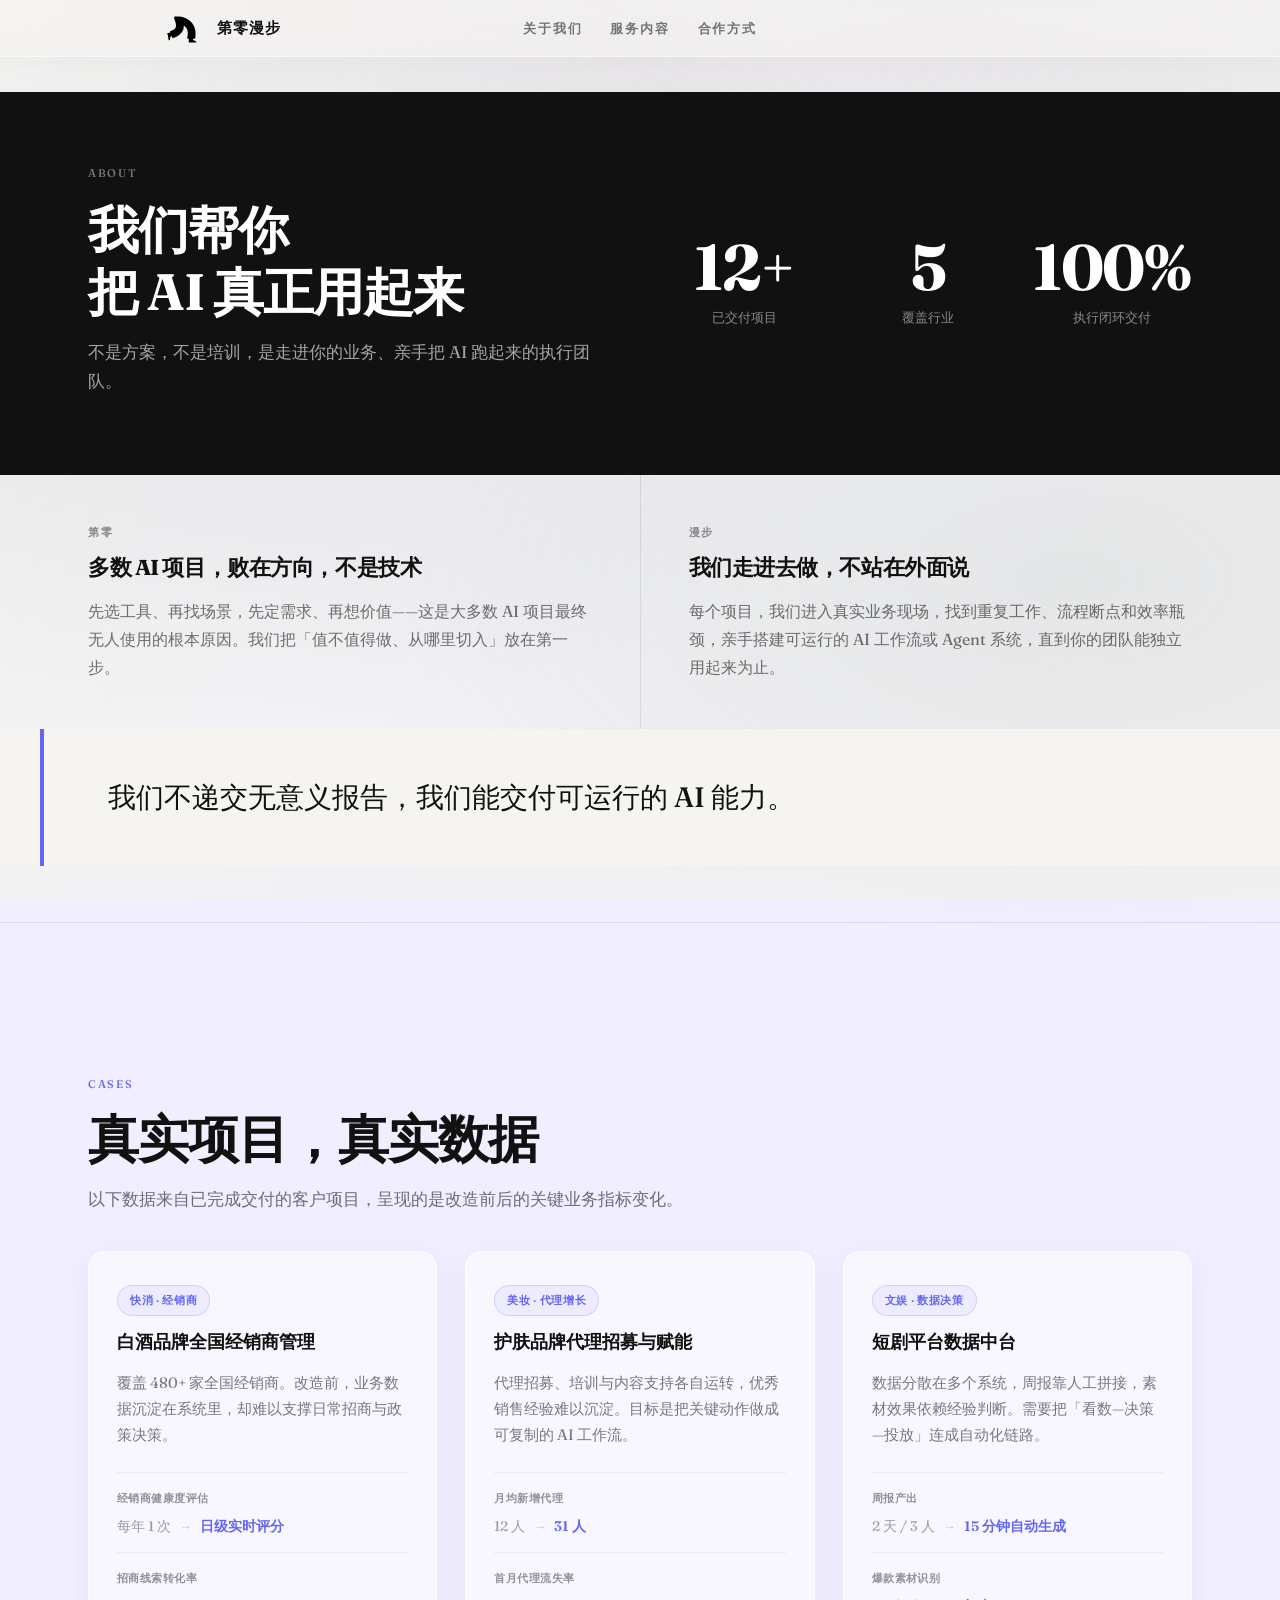
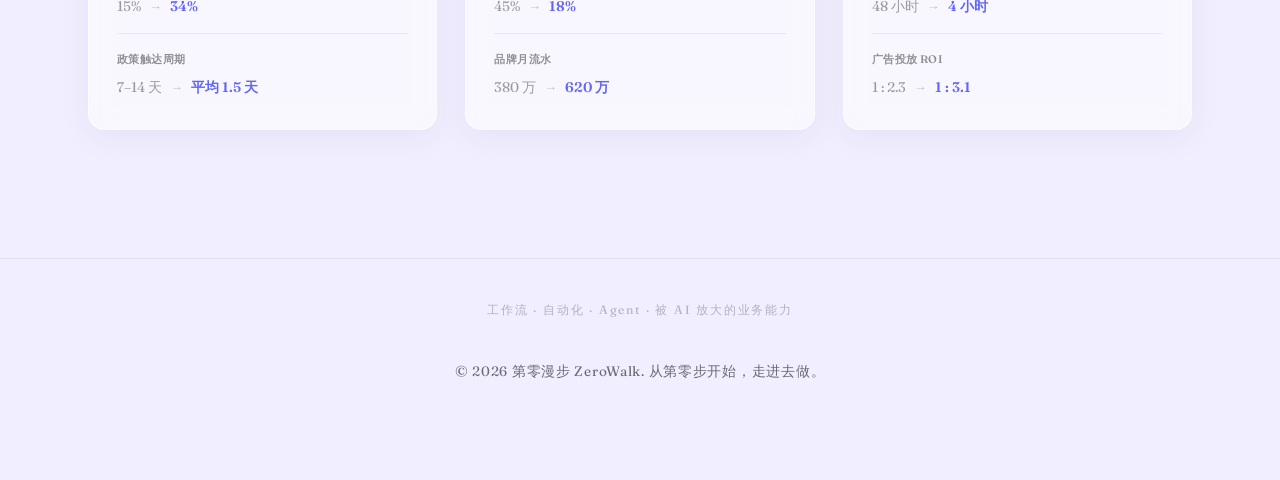
==== about/index.html @ 0b2c3cd4 "全站联系弹窗、简洁 URL 与企微询盘接入。 抽离 contact-modal 模块，子页 CTA 直达弹窗；页面改为目录式路径并 301 旧链接；更新表单字段、企微二维码与 Worker 配置。  " ====
<!doctype html>
<html lang="zh-CN">
  <head>
    <meta charset="UTF-8" />
    <meta name="viewport" content="width=device-width, initial-scale=1.0" />
    <title>关于我们 · 第零漫步 ZeroWalk</title>
    <link rel="icon" href="/assets/favicon.png" type="image/png" />
    <link rel="preconnect" href="https://fonts.googleapis.com" />
    <link rel="preconnect" href="https://fonts.gstatic.com" crossorigin />
    <link rel="stylesheet" href="/styles/site.css" />
  </head>
  <body class="page-sub">
    <div class="bg-gradient" aria-hidden="true"></div>
    <header id="topNavTags" class="top-nav-bar" aria-label="站点导航"></header>

    <div class="site-shell site-shell--sub">
      <main class="sub-main">
        <section class="sub-hero-dark sub-section--flush-top" aria-labelledby="about-hero-title">
          <div class="sub-container sub-hero-dark__grid">
            <div>
              <span class="sub-label">About</span>
              <h1 id="about-hero-title" class="sub-title">我们帮你<br />把 AI 真正用起来</h1>
              <p class="sub-lead">不是方案，不是培训，是走进你的业务、亲手把 AI 跑起来的执行团队。</p>
            </div>
            <div class="sub-hero-stats" aria-label="核心数据">
              <div class="sub-hero-stat">
                <span class="sub-hero-stat__value">12+</span>
                <span class="sub-hero-stat__label">已交付项目</span>
              </div>
              <div class="sub-hero-stat">
                <span class="sub-hero-stat__value">5</span>
                <span class="sub-hero-stat__label">覆盖行业</span>
              </div>
              <div class="sub-hero-stat">
                <span class="sub-hero-stat__value">100%</span>
                <span class="sub-hero-stat__label">执行闭环交付</span>
              </div>
            </div>
          </div>
        </section>

        <section class="sub-section sub-section--tight">
          <div class="sub-container sub-container--flush">
            <div class="sub-split-story">
              <article class="sub-split-story__col">
                <span class="story-tag">第零</span>
                <h3>多数 AI 项目，败在方向，不是技术</h3>
                <p>
                  先选工具、再找场景，先定需求、再想价值——这是大多数 AI 项目最终无人使用的根本原因。我们把「值不值得做、从哪里切入」放在第一步。
                </p>
              </article>
              <div class="sub-split-story__rule" aria-hidden="true"></div>
              <article class="sub-split-story__col">
                <span class="story-tag">漫步</span>
                <h3>我们走进去做，不站在外面说</h3>
                <p>
                  每个项目，我们进入真实业务现场，找到重复工作、流程断点和效率瓶颈，亲手搭建可运行的 AI 工作流或 Agent 系统，直到你的团队能独立用起来为止。
                </p>
              </article>
            </div>
          </div>
        </section>

        <section class="sub-quote-wrap" aria-label="品牌主张">
          <blockquote class="sub-pull-quote">
            <p>我们不递交无意义报告，我们能交付可运行的 AI 能力。</p>
          </blockquote>
        </section>

        <hr class="sub-divider" />

        <section class="sub-section" aria-labelledby="cases-title">
          <div class="sub-container">
            <span class="sub-label">Cases</span>
            <h2 id="cases-title" class="sub-title">真实项目，真实数据</h2>
            <p class="sub-lead sub-lead--spaced">以下数据来自已完成交付的客户项目，呈现的是改造前后的关键业务指标变化。</p>

            <div class="sub-cases">
              <article class="sub-case-card">
                <header class="sub-case-card__head">
                  <span class="sub-case-badge">快消 · 经销商</span>
                  <h3>白酒品牌全国经销商管理</h3>
                </header>
                <p class="sub-case-card__intro">
                  覆盖 480+ 家全国经销商。改造前，业务数据沉淀在系统里，却难以支撑日常招商与政策决策。
                </p>
                <ul class="sub-case-metrics" aria-label="关键指标变化">
                  <li class="sub-case-metric">
                    <span class="sub-case-metric__name">经销商健康度评估</span>
                    <div class="sub-case-metric__vals">
                      <span class="is-before">每年 1 次</span>
                      <span class="is-arrow" aria-hidden="true">→</span>
                      <span class="is-after">日级实时评分</span>
                    </div>
                  </li>
                  <li class="sub-case-metric">
                    <span class="sub-case-metric__name">招商线索转化率</span>
                    <div class="sub-case-metric__vals">
                      <span class="is-before">15%</span>
                      <span class="is-arrow" aria-hidden="true">→</span>
                      <span class="is-after">34%</span>
                    </div>
                  </li>
                  <li class="sub-case-metric">
                    <span class="sub-case-metric__name">政策触达周期</span>
                    <div class="sub-case-metric__vals">
                      <span class="is-before">7–14 天</span>
                      <span class="is-arrow" aria-hidden="true">→</span>
                      <span class="is-after">平均 1.5 天</span>
                    </div>
                  </li>
                </ul>
              </article>

              <article class="sub-case-card">
                <header class="sub-case-card__head">
                  <span class="sub-case-badge">美妆 · 代理增长</span>
                  <h3>护肤品牌代理招募与赋能</h3>
                </header>
                <p class="sub-case-card__intro">
                  代理招募、培训与内容支持各自运转，优秀销售经验难以沉淀。目标是把关键动作做成可复制的 AI 工作流。
                </p>
                <ul class="sub-case-metrics" aria-label="关键指标变化">
                  <li class="sub-case-metric">
                    <span class="sub-case-metric__name">月均新增代理</span>
                    <div class="sub-case-metric__vals">
                      <span class="is-before">12 人</span>
                      <span class="is-arrow" aria-hidden="true">→</span>
                      <span class="is-after">31 人</span>
                    </div>
                  </li>
                  <li class="sub-case-metric">
                    <span class="sub-case-metric__name">首月代理流失率</span>
                    <div class="sub-case-metric__vals">
                      <span class="is-before">45%</span>
                      <span class="is-arrow" aria-hidden="true">→</span>
                      <span class="is-after">18%</span>
                    </div>
                  </li>
                  <li class="sub-case-metric">
                    <span class="sub-case-metric__name">品牌月流水</span>
                    <div class="sub-case-metric__vals">
                      <span class="is-before">380 万</span>
                      <span class="is-arrow" aria-hidden="true">→</span>
                      <span class="is-after">620 万</span>
                    </div>
                  </li>
                </ul>
              </article>

              <article class="sub-case-card">
                <header class="sub-case-card__head">
                  <span class="sub-case-badge">文娱 · 数据决策</span>
                  <h3>短剧平台数据中台</h3>
                </header>
                <p class="sub-case-card__intro">
                  数据分散在多个系统，周报靠人工拼接，素材效果依赖经验判断。需要把「看数—决策—投放」连成自动化链路。
                </p>
                <ul class="sub-case-metrics" aria-label="关键指标变化">
                  <li class="sub-case-metric">
                    <span class="sub-case-metric__name">周报产出</span>
                    <div class="sub-case-metric__vals">
                      <span class="is-before">2 天 / 3 人</span>
                      <span class="is-arrow" aria-hidden="true">→</span>
                      <span class="is-after">15 分钟自动生成</span>
                    </div>
                  </li>
                  <li class="sub-case-metric">
                    <span class="sub-case-metric__name">爆款素材识别</span>
                    <div class="sub-case-metric__vals">
                      <span class="is-before">48 小时</span>
                      <span class="is-arrow" aria-hidden="true">→</span>
                      <span class="is-after">4 小时</span>
                    </div>
                  </li>
                  <li class="sub-case-metric">
                    <span class="sub-case-metric__name">广告投放 ROI</span>
                    <div class="sub-case-metric__vals">
                      <span class="is-before">1 : 2.3</span>
                      <span class="is-arrow" aria-hidden="true">→</span>
                      <span class="is-after">1 : 3.1</span>
                    </div>
                  </li>
                </ul>
              </article>
            </div>
          </div>
        </section>
      </main>
      <div data-shared-footer></div>
    </div>
    <script src="/scripts/site-config.js"></script>
    <script src="/scripts/shared.js"></script>
  </body>
</html>
---- styles/site.css ----
@import url("./layout.css");
@import url("./contact-modal.css");
@import url("./subpages.css");

:root {
  --bg: #f7f6f2;
  --bg-soft: rgba(255, 255, 255, 0.35);
  --surface: rgba(255, 255, 255, 0.52);
  --text: #1a1a1a;
  --muted: rgba(26, 26, 26, 0.62);
  --line: rgba(255, 255, 255, 0.55);
  --green-1: oklch(45% 0.14 155);
  --green-2: oklch(58% 0.13 168);
  --green-3: oklch(72% 0.1 175);
  --green-soft: oklch(95% 0.04 160);
  --gradient: linear-gradient(135deg, var(--green-1) 0%, var(--green-2) 52%, var(--green-3) 100%);
  --gradient-soft: linear-gradient(180deg, oklch(97% 0.03 160) 0%, var(--bg) 100%);
  --shadow: 0 24px 60px oklch(45% 0.1 155 / 0.12);
  --font: "Fraunces", Georgia, "Times New Roman", serif;
  --max: 900px;
  --radius: 12px;
  --radius-lg: 20px;
}

*,
*::before,
*::after {
  box-sizing: border-box;
}

html {
  scroll-behavior: smooth;
}

body {
  margin: 0;
  color: var(--text);
  background: #f0eeff;
  font-family: var(--font);
  font-size: 16px;
  line-height: 1.75;
  -webkit-font-smoothing: antialiased;
}

img {
  max-width: 100%;
  display: block;
}

a {
  color: inherit;
  text-decoration: none;
}

button,
input,
select,
textarea {
  font: inherit;
}

.site-shell {
  min-height: 100vh;
  overflow-x: clip;
}

.topbar {
  position: sticky;
  top: 0;
  z-index: 50;
  background: oklch(100% 0 0 / 0.82);
  backdrop-filter: blur(16px);
  border-bottom: 1px solid var(--line);
}

.topbar-inner,
.footer-inner,
.page-head,
.page-wrap,
.hero-inner,
.section-block,
.cta-band {
  width: min(var(--max), calc(100vw - 2rem));
  margin: 0 auto;
}

.topbar-inner {
  display: flex;
  align-items: center;
  justify-content: space-between;
  gap: 1rem;
  padding: 0.9rem 0;
}

.brand {
  display: flex;
  align-items: center;
  gap: 0.75rem;
}

.brand-mark {
  width: 2.25rem;
  height: 2.25rem;
  border-radius: 10px;
  background: var(--gradient);
  color: oklch(99% 0.01 155);
  display: grid;
  place-items: center;
  font-weight: 700;
  font-size: 0.95rem;
}

.brand-text strong {
  display: block;
  font-size: 0.95rem;
  font-weight: 600;
}

.brand-text span {
  display: block;
  font-size: 0.72rem;
  color: var(--muted);
  margin-top: 0.1rem;
}

.nav {
  display: flex;
  flex-wrap: wrap;
  gap: 0.25rem;
  justify-content: flex-end;
}

.nav a {
  padding: 0.45rem 0.7rem;
  font-size: 0.88rem;
  color: var(--muted);
  border-radius: 8px;
  transition: color 0.2s ease, background 0.2s ease;
}

.nav a:hover,
.nav a.active {
  color: var(--green-1);
  background: var(--green-soft);
}

.btn {
  display: inline-flex;
  align-items: center;
  justify-content: center;
  min-height: 2.75rem;
  padding: 0 1.25rem;
  border-radius: 999px;
  border: none;
  font-size: 0.92rem;
  font-weight: 500;
  cursor: pointer;
  transition: transform 0.2s ease, box-shadow 0.2s ease, opacity 0.2s ease;
}

.btn:hover {
  transform: translateY(-1px);
}

.btn-primary {
  background: var(--gradient);
  color: oklch(99% 0.01 155);
  box-shadow: 0 8px 24px oklch(45% 0.12 155 / 0.28);
}

.btn-primary:hover {
  box-shadow: 0 12px 32px oklch(45% 0.12 155 / 0.35);
}

.btn-secondary {
  background: var(--surface);
  color: var(--text);
  border: 1px solid var(--line);
}

.btn-secondary:hover {
  border-color: oklch(80% 0.06 160);
  background: var(--green-soft);
}

.btn-ghost {
  background: transparent;
  color: var(--green-1);
  border: 1px solid oklch(85% 0.05 160);
}

.btn-ghost:hover {
  background: var(--green-soft);
}

.hero {
  position: relative;
  padding: clamp(3rem, 8vw, 5.5rem) 0 clamp(2.5rem, 6vw, 4rem);
  overflow: hidden;
}

.hero--home {
  background: var(--gradient-soft);
}

.hero-glow {
  position: absolute;
  width: min(520px, 80vw);
  height: min(520px, 80vw);
  top: -20%;
  right: -10%;
  background: radial-gradient(circle, oklch(65% 0.14 168 / 0.35) 0%, transparent 68%);
  filter: blur(40px);
  animation: glow-drift 12s ease-in-out infinite alternate;
  pointer-events: none;
}

.hero-glow--secondary {
  width: 360px;
  height: 360px;
  top: auto;
  bottom: -10%;
  left: -8%;
  right: auto;
  background: radial-gradient(circle, oklch(55% 0.12 155 / 0.22) 0%, transparent 70%);
  animation-duration: 16s;
  animation-direction: alternate-reverse;
}

.hero-inner {
  position: relative;
  display: grid;
  grid-template-columns: 1fr 1fr;
  gap: clamp(2rem, 5vw, 4rem);
  align-items: center;
}

.hero-kicker {
  margin: 0 0 1rem;
  font-size: 0.82rem;
  font-weight: 500;
  color: var(--green-1);
  letter-spacing: 0.06em;
}

.hero h1,
.page-head h1 {
  margin: 0 0 1.25rem;
  font-size: clamp(2rem, 5vw, 3.25rem);
  font-weight: 700;
  line-height: 1.25;
  letter-spacing: 0.01em;
}

.hero h1 em {
  font-style: normal;
  background: var(--gradient);
  -webkit-background-clip: text;
  background-clip: text;
  color: transparent;
}

.lede,
.page-head p,
.section-desc {
  margin: 0;
  max-width: 32rem;
  font-size: 1.05rem;
  line-height: 1.75;
  color: var(--muted);
}

.hero-actions,
.cta-row {
  display: flex;
  flex-wrap: wrap;
  gap: 0.75rem;
  margin-top: 1.75rem;
}

.hero-visual {
  position: relative;
}

.flow-card {
  background: var(--surface);
  border: 1px solid var(--line);
  border-radius: var(--radius-lg);
  padding: 1.5rem;
  box-shadow: var(--shadow);
}

.flow-card__title {
  margin: 0 0 1.25rem;
  font-size: 0.78rem;
  font-weight: 600;
  color: var(--muted);
  letter-spacing: 0.08em;
}

.flow-steps {
  display: grid;
  gap: 0.85rem;
}

.flow-steps li {
  display: flex;
  align-items: flex-start;
  gap: 0.85rem;
  list-style: none;
  padding: 0.85rem 1rem;
  border-radius: var(--radius);
  background: var(--bg-soft);
  opacity: 0;
  transform: translateX(12px);
  animation: slide-in 0.6s cubic-bezier(0.22, 1, 0.36, 1) forwards;
}

.flow-steps li:nth-child(1) { animation-delay: 0.5s; }
.flow-steps li:nth-child(2) { animation-delay: 0.65s; }
.flow-steps li:nth-child(3) { animation-delay: 0.8s; }
.flow-steps li:nth-child(4) { animation-delay: 0.95s; }

.flow-steps span {
  flex: none;
  width: 1.75rem;
  height: 1.75rem;
  border-radius: 8px;
  background: var(--gradient);
  color: oklch(99% 0.01 155);
  font-size: 0.72rem;
  font-weight: 700;
  display: grid;
  place-items: center;
}

.flow-steps strong {
  display: block;
  font-size: 0.92rem;
  font-weight: 600;
  margin-bottom: 0.15rem;
}

.flow-steps p {
  margin: 0;
  font-size: 0.85rem;
  color: var(--muted);
  line-height: 1.55;
}

.section-block {
  padding: clamp(3rem, 7vw, 5rem) 0;
}

.section-block--alt {
  background: var(--bg-soft);
}

.section-header {
  margin-bottom: 2.5rem;
  max-width: 36rem;
}

.section-label {
  display: inline-block;
  margin-bottom: 0.75rem;
  padding: 0.25rem 0.65rem;
  border-radius: 999px;
  background: var(--green-soft);
  color: var(--green-1);
  font-size: 0.75rem;
  font-weight: 600;
}

.section-header h2 {
  margin: 0 0 0.75rem;
  font-size: clamp(1.5rem, 3vw, 2rem);
  font-weight: 700;
  line-height: 1.35;
}

.feature-grid {
  display: grid;
  grid-template-columns: repeat(3, 1fr);
  gap: 1.25rem;
}

.feature-item {
  padding: 1.5rem;
  border-radius: var(--radius-lg);
  background: var(--surface);
  border: 1px solid var(--line);
  transition: border-color 0.25s ease, box-shadow 0.25s ease;
}

.feature-item:hover {
  border-color: oklch(82% 0.06 160);
  box-shadow: 0 12px 40px oklch(45% 0.08 155 / 0.08);
}

.feature-item__tag {
  display: inline-block;
  margin-bottom: 0.85rem;
  font-size: 1.5rem;
  font-weight: 700;
  background: var(--gradient);
  -webkit-background-clip: text;
  background-clip: text;
  color: transparent;
}

.feature-item h3 {
  margin: 0 0 0.6rem;
  font-size: 1.05rem;
  font-weight: 600;
  line-height: 1.4;
}

.feature-item p {
  margin: 0;
  font-size: 0.92rem;
  color: var(--muted);
  line-height: 1.65;
}

.audience-grid {
  display: grid;
  grid-template-columns: repeat(2, 1fr);
  gap: 1rem;
}

.audience-item {
  padding: 1.25rem 1.35rem;
  border-radius: var(--radius);
  background: var(--surface);
  border: 1px solid var(--line);
}

.audience-item h3 {
  margin: 0 0 0.45rem;
  font-size: 1rem;
  font-weight: 600;
}

.audience-item p {
  margin: 0;
  font-size: 0.9rem;
  color: var(--muted);
  line-height: 1.6;
}

.process-grid {
  display: grid;
  grid-template-columns: repeat(5, 1fr);
  gap: 0.75rem;
}

.process-item {
  padding: 1.25rem 1rem;
  border-radius: var(--radius);
  background: var(--surface);
  border: 1px solid var(--line);
  text-align: center;
}

.process-item__num {
  display: inline-flex;
  align-items: center;
  justify-content: center;
  width: 2rem;
  height: 2rem;
  margin-bottom: 0.85rem;
  border-radius: 50%;
  background: var(--gradient);
  color: oklch(99% 0.01 155);
  font-size: 0.75rem;
  font-weight: 700;
}

.process-item h3 {
  margin: 0 0 0.45rem;
  font-size: 0.92rem;
  font-weight: 600;
}

.process-item p {
  margin: 0;
  font-size: 0.82rem;
  color: var(--muted);
  line-height: 1.55;
}

.data-table-wrap {
  border-radius: var(--radius-lg);
  border: 1px solid var(--line);
  background: var(--surface);
  overflow: hidden;
}

.data-table-wrap table {
  width: 100%;
  border-collapse: collapse;
}

.data-table-wrap th,
.data-table-wrap td {
  padding: 0.9rem 1.1rem;
  text-align: left;
  border-bottom: 1px solid var(--line);
  font-size: 0.9rem;
}

.data-table-wrap th {
  background: var(--bg-soft);
  color: var(--muted);
  font-weight: 600;
  font-size: 0.78rem;
}

.data-table-wrap td:nth-child(3) {
  font-weight: 600;
  color: var(--green-1);
}

.data-table-wrap tr:last-child td {
  border-bottom: none;
}

.table-note {
  margin: 0.85rem 0 0;
  font-size: 0.85rem;
  color: var(--muted);
}

.case-grid {
  display: grid;
  grid-template-columns: repeat(3, 1fr);
  gap: 1.25rem;
}

.case-item {
  padding: 1.5rem;
  border-radius: var(--radius-lg);
  background: var(--surface);
  border: 1px solid var(--line);
  display: flex;
  flex-direction: column;
}

.case-item__tag {
  margin-bottom: 0.65rem;
  font-size: 0.75rem;
  font-weight: 600;
  color: var(--green-1);
}

.case-item h3 {
  margin: 0 0 0.65rem;
  font-size: 1.05rem;
  font-weight: 600;
  line-height: 1.4;
}

.case-item p {
  margin: 0;
  flex: 1;
  font-size: 0.9rem;
  color: var(--muted);
  line-height: 1.6;
}

.case-item__result {
  margin: 1rem 0;
  padding-top: 1rem;
  border-top: 1px solid var(--line);
  font-size: 0.85rem;
  color: var(--muted);
}

.case-item__result strong {
  color: var(--text);
  font-weight: 600;
}

.cta-band {
  margin: 0 auto 3rem;
  padding: clamp(2rem, 5vw, 3rem);
  border-radius: var(--radius-lg);
  background: var(--gradient);
  color: oklch(99% 0.01 155);
  display: flex;
  align-items: center;
  justify-content: space-between;
  gap: 2rem;
}

.cta-band h2 {
  margin: 0 0 0.65rem;
  font-size: clamp(1.35rem, 2.5vw, 1.75rem);
  font-weight: 700;
  line-height: 1.35;
  max-width: 18em;
}

.cta-band p {
  margin: 0;
  font-size: 0.95rem;
  line-height: 1.65;
  opacity: 0.92;
  max-width: 28rem;
}

.cta-band .btn-primary {
  background: var(--surface);
  color: var(--green-1);
  box-shadow: none;
}

.cta-band .btn-secondary {
  background: oklch(100% 0 0 / 0.15);
  border-color: oklch(100% 0 0 / 0.35);
  color: oklch(99% 0.01 155);
}

.site-shell--sub .page-head {
  padding: 2rem 0 2.5rem;
  border-bottom: none;
  background: transparent;
  text-align: center;
}

.site-shell--sub .page-head .section-label {
  display: block;
  margin: 0 auto 1rem;
  padding: 0;
  border-radius: 0;
  background: none;
  color: rgba(26, 26, 26, 0.5);
  font-size: 11px;
  letter-spacing: 0.22em;
  text-transform: uppercase;
  font-weight: 600;
}

.site-shell--sub .page-head h1 {
  margin: 0 auto 1rem;
  max-width: 14em;
  font-size: clamp(1.75rem, 4vw, 2.35rem);
  font-weight: 600;
  line-height: 1.25;
  letter-spacing: -0.01em;
  color: #111;
}

.site-shell--sub .page-head p {
  margin: 0 auto;
  max-width: 32em;
  color: var(--muted);
  font-size: 1rem;
  line-height: 1.7;
}

.page-wrap {
  padding: 2.5rem 0 3.5rem;
}

.site-shell--sub .page-wrap {
  padding: 0 0 4rem;
}

.detail-grid {
  display: grid;
  gap: 1rem;
}

.site-shell--sub .detail-grid {
  gap: 1.25rem;
}

.detail-block {
  padding: 1.5rem;
  border-radius: var(--radius-lg);
  background: var(--surface);
  border: 1px solid var(--line);
}

.site-shell--sub .detail-block {
  padding: 1.75rem 1.85rem;
  border-radius: 20px;
  border: 1px solid rgba(255, 255, 255, 0.58);
  box-shadow: 0 8px 32px rgba(60, 50, 90, 0.06);
}

.detail-block h3,
.contact-card h3,
.profile-card h3,
.form-panel h3 {
  margin: 0 0 0.6rem;
  font-size: 1.05rem;
  font-weight: 600;
}

.site-shell--sub .detail-block h3 {
  font-size: 1.15rem;
  font-weight: 600;
  color: #111;
  letter-spacing: -0.01em;
}

.detail-block p,
.contact-card p,
.profile-card p {
  margin: 0;
  color: var(--muted);
  line-height: 1.65;
}

.site-shell--sub .detail-block p {
  font-size: 0.98rem;
}

.story-tag,
.kicker {
  display: inline-block;
  margin-bottom: 0.6rem;
  font-size: 0.75rem;
  font-weight: 600;
  color: var(--green-1);
}

.site-shell--sub .story-tag {
  margin-bottom: 0.75rem;
  font-size: 11px;
  letter-spacing: 0.18em;
  text-transform: uppercase;
  color: rgba(26, 26, 26, 0.48);
  font-weight: 600;
}

.detail-block ul,
.contact-card ul,
.profile-card ul {
  margin: 0.75rem 0 0;
  padding-left: 1.2rem;
  color: var(--muted);
  line-height: 1.65;
}

.detail-block li,
.contact-card li,
.profile-card li {
  margin-bottom: 0.35rem;
}

.quote-band {
  width: min(var(--max), calc(100vw - 2rem));
  margin: 0 auto 3rem;
  padding: 2rem 0;
  text-align: center;
}

.site-shell--sub .quote-band {
  margin: 2.5rem auto 3rem;
  padding: 2.5rem 1.5rem;
  border-radius: 20px;
  border: 1px solid rgba(255, 255, 255, 0.5);
}

.quote-band blockquote {
  margin: 0 auto;
  max-width: 20em;
  font-size: clamp(1.25rem, 2.5vw, 1.65rem);
  font-weight: 600;
  line-height: 1.5;
  color: var(--text);
}

.site-shell--sub .quote-band blockquote {
  font-style: italic;
  font-weight: 500;
  color: #111;
  line-height: 1.55;
}

.contact-grid {
  display: grid;
  grid-template-columns: 1fr 1fr;
  gap: 1.25rem;
}

.contact-grid--single {
  grid-template-columns: 1fr;
  max-width: 42rem;
}

.scene-tags li {
  line-height: 1.7;
}

.scene-tags strong {
  display: inline-block;
  min-width: 3.2em;
}

.checkbox-group {
  display: grid;
  grid-template-columns: repeat(2, minmax(0, 1fr));
  gap: 0.55rem 1rem;
  margin-top: 0.55rem;
}

.checkbox-item {
  display: flex;
  align-items: center;
  gap: 0.45rem;
  font-size: 0.92rem;
  color: var(--ink-soft);
}

.field-label {
  display: block;
  font-size: 0.92rem;
  font-weight: 600;
  color: var(--ink);
  margin-bottom: 0.15rem;
}

.contact-card,
.profile-card,
.form-panel,
.admin-panel {
  padding: 1.5rem;
  border-radius: var(--radius-lg);
  background: var(--surface);
  border: 1px solid var(--line);
}

.form-shell {
  display: grid;
  grid-template-columns: 0.85fr 1.15fr;
  gap: 1.25rem;
}

.progress-list {
  list-style: none;
  margin: 0;
  padding: 0;
  display: grid;
  gap: 0.5rem;
}

.progress-item {
  display: flex;
  gap: 0.75rem;
  padding: 0.75rem;
  border-radius: var(--radius);
  border: 1px solid var(--line);
  background: var(--bg);
}

.progress-item.current {
  background: var(--green-soft);
  border-color: oklch(82% 0.06 160);
}

.progress-index {
  flex: none;
  width: 1.75rem;
  height: 1.75rem;
  border-radius: 8px;
  background: var(--gradient);
  color: oklch(99% 0.01 155);
  font-size: 0.75rem;
  font-weight: 700;
  display: grid;
  place-items: center;
}

.dev-note,
.status-pill {
  display: inline-flex;
  padding: 0.35rem 0.6rem;
  border-radius: 8px;
  background: var(--green-soft);
  color: var(--green-1);
  font-size: 0.85rem;
}

.field-grid {
  display: grid;
  gap: 0.85rem;
  grid-template-columns: repeat(2, 1fr);
}

.field-grid.single {
  grid-template-columns: 1fr;
}

.field {
  display: grid;
  gap: 0.4rem;
}

.field label,
.fieldset-title {
  font-size: 0.9rem;
  font-weight: 600;
}

.field small {
  color: var(--muted);
}

.input,
.textarea,
.select {
  width: 100%;
  padding: 0.7rem 0.85rem;
  border-radius: var(--radius);
  border: 1px solid var(--line);
  background: var(--bg);
  color: var(--text);
}

.textarea {
  min-height: 7rem;
  resize: vertical;
}

.choice-grid {
  display: grid;
  gap: 0.65rem;
  grid-template-columns: repeat(3, 1fr);
}

.choice-card {
  position: relative;
}

.choice-card input {
  position: absolute;
  inset: 0;
  opacity: 0;
}

.choice-card span {
  display: block;
  padding: 0.8rem;
  border-radius: var(--radius);
  border: 1px solid var(--line);
  min-height: 4.5rem;
  background: var(--bg);
  font-size: 0.88rem;
}

.choice-card input:checked + span {
  border-color: oklch(70% 0.1 160);
  background: var(--green-soft);
}

.form-actions {
  display: flex;
  justify-content: space-between;
  gap: 0.75rem;
  margin-top: 1.25rem;
}

.form-actions .btn-group {
  display: flex;
  gap: 0.65rem;
}

.hidden {
  display: none !important;
}

.success-panel {
  padding: 1.15rem;
  border-radius: var(--radius);
  background: var(--green-soft);
  border: 1px solid oklch(82% 0.06 160);
}

.admin-grid {
  display: grid;
  grid-template-columns: 0.7fr 1.3fr;
  gap: 1.25rem;
}

.record-list {
  list-style: none;
  padding: 0;
  margin: 1rem 0 0;
  display: grid;
  gap: 0.5rem;
}

.record-button {
  width: 100%;
  text-align: left;
  padding: 0.85rem;
  border-radius: var(--radius);
  border: 1px solid var(--line);
  background: var(--bg);
  cursor: pointer;
}

.record-button.active {
  background: var(--green-soft);
  border-color: oklch(82% 0.06 160);
}

.table-wrap,
.ledger {
  overflow-x: auto;
  border-radius: var(--radius-lg);
  border: 1px solid var(--line);
  background: var(--surface);
}

table {
  width: 100%;
  border-collapse: collapse;
  min-width: 32rem;
}

th,
td {
  padding: 0.85rem 1rem;
  text-align: left;
  border-bottom: 1px solid var(--line);
  font-size: 0.9rem;
}

th {
  background: var(--bg-soft);
  color: var(--muted);
  font-weight: 600;
  font-size: 0.78rem;
}

.footer {
  border-top: 1px solid var(--line);
  background: var(--surface);
}

.footer-inner {
  display: flex;
  justify-content: space-between;
  gap: 1rem;
  padding: 1.5rem 0 2.5rem;
  font-size: 0.85rem;
  color: var(--muted);
}

.reveal {
  opacity: 0;
  transform: translateY(20px);
  transition: opacity 0.7s cubic-bezier(0.22, 1, 0.36, 1), transform 0.7s cubic-bezier(0.22, 1, 0.36, 1);
}

.reveal.is-visible {
  opacity: 1;
  transform: translateY(0);
}

.hero--home .hero-kicker.reveal { transition-delay: 0.05s; }
.hero--home h1.reveal { transition-delay: 0.12s; }
.hero--home .lede.reveal { transition-delay: 0.2s; }
.hero--home .hero-actions.reveal { transition-delay: 0.28s; }
.hero--home .hero-visual.reveal { transition-delay: 0.35s; }

@keyframes glow-drift {
  from { transform: translate(0, 0) scale(1); }
  to { transform: translate(-24px, 18px) scale(1.06); }
}

@keyframes slide-in {
  to {
    opacity: 1;
    transform: translateX(0);
  }
}

@media (max-width: 960px) {
  .hero-inner,
  .feature-grid,
  .case-grid,
  .process-grid,
  .contact-grid,
  .form-shell,
  .admin-grid,
  .cta-band {
    grid-template-columns: 1fr;
    flex-direction: column;
    align-items: stretch;
  }

  .checkbox-group {
    grid-template-columns: 1fr;
  }

  .audience-grid {
    grid-template-columns: 1fr;
  }

  .cta-band {
    text-align: left;
  }
}

@media (max-width: 640px) {
  .topbar-inner,
  .footer-inner {
    flex-direction: column;
    align-items: flex-start;
  }

  .nav {
    justify-content: flex-start;
  }

  .field-grid,
  .choice-grid {
    grid-template-columns: 1fr;
  }
}

@media (prefers-reduced-motion: reduce) {
  .reveal,
  .flow-steps li {
    opacity: 1;
    transform: none;
    animation: none;
    transition: none;
  }

  .hero-glow {
    animation: none;
  }
}
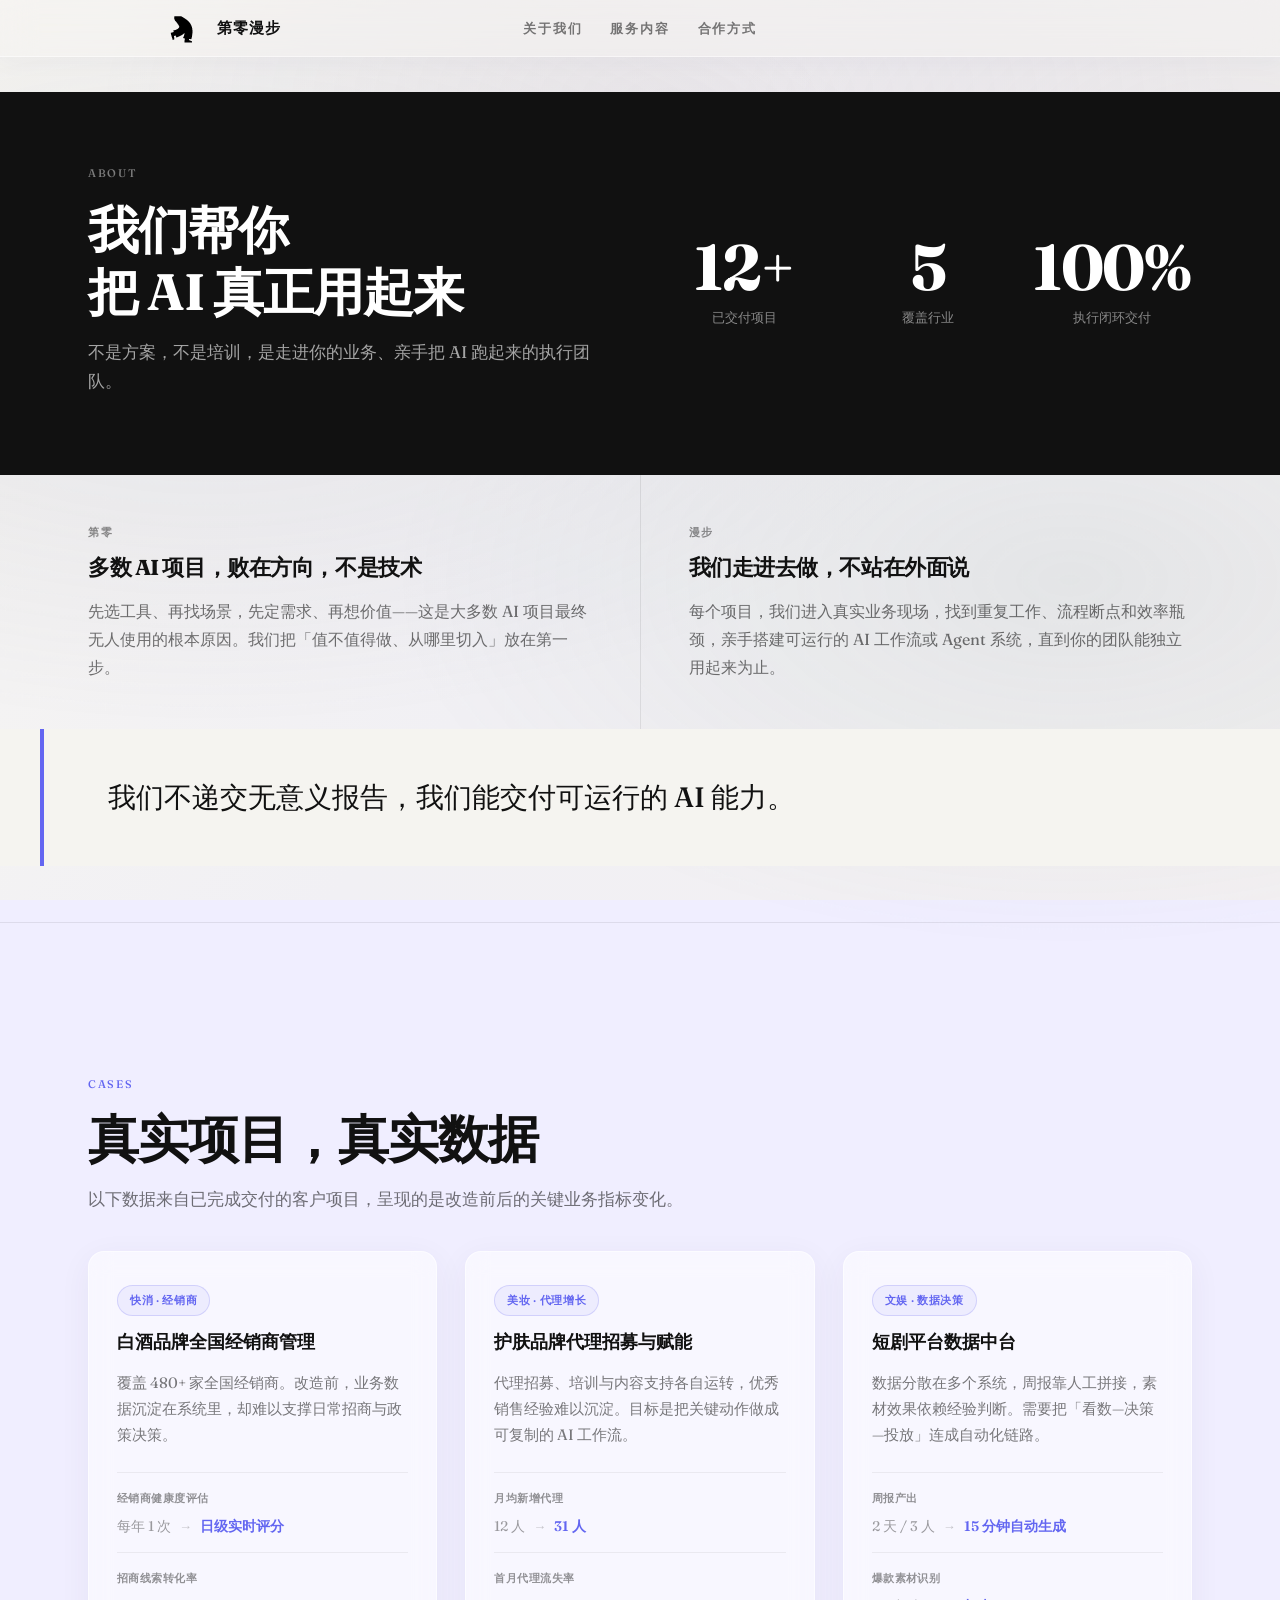
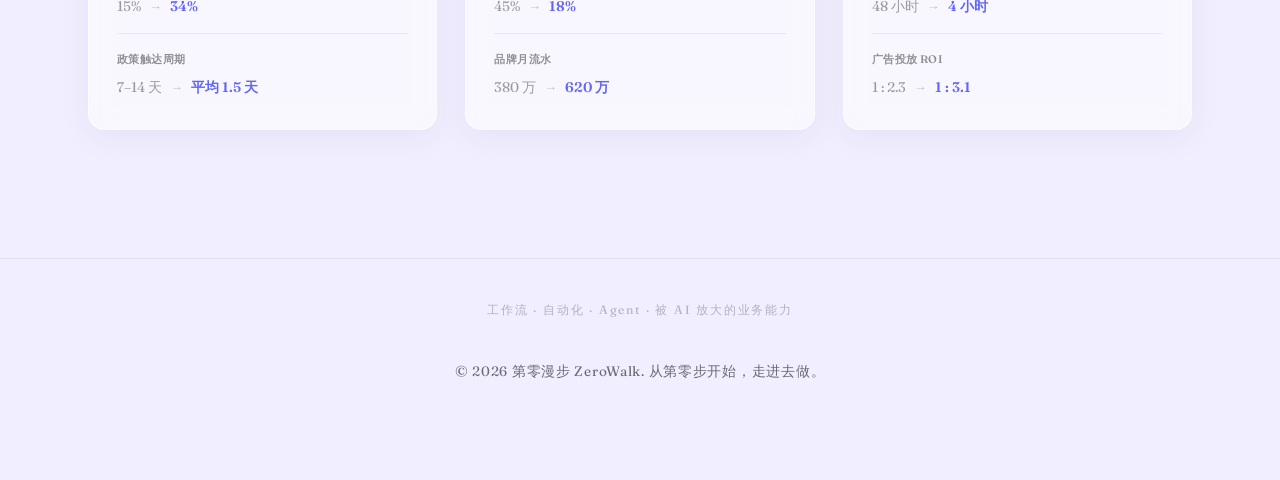
==== commit 732c8d18: "完善全站移动端适配与安全区域支持。 新增 mobile.css 统一子页排版、CTA、弹窗与首页文案；优化 Canvas 小屏边距与字号，并启用 viewport-fit=cover。  Co-aut" ====
--- a/about/index.html
+++ b/about/index.html
@@ -2,7 +2,10 @@
 <html lang="zh-CN">
   <head>
     <meta charset="UTF-8" />
-    <meta name="viewport" content="width=device-width, initial-scale=1.0" />
+    <meta
+      name="viewport"
+      content="width=device-width, initial-scale=1.0, viewport-fit=cover"
+    />
     <title>关于我们 · 第零漫步 ZeroWalk</title>
     <link rel="icon" href="/assets/favicon.png" type="image/png" />
     <link rel="preconnect" href="https://fonts.googleapis.com" />
--- a/styles/site.css
+++ b/styles/site.css
@@ -1,6 +1,7 @@
 @import url("./layout.css");
 @import url("./contact-modal.css");
 @import url("./subpages.css");
+@import url("./mobile.css");
 
 :root {
   --bg: #f7f6f2;
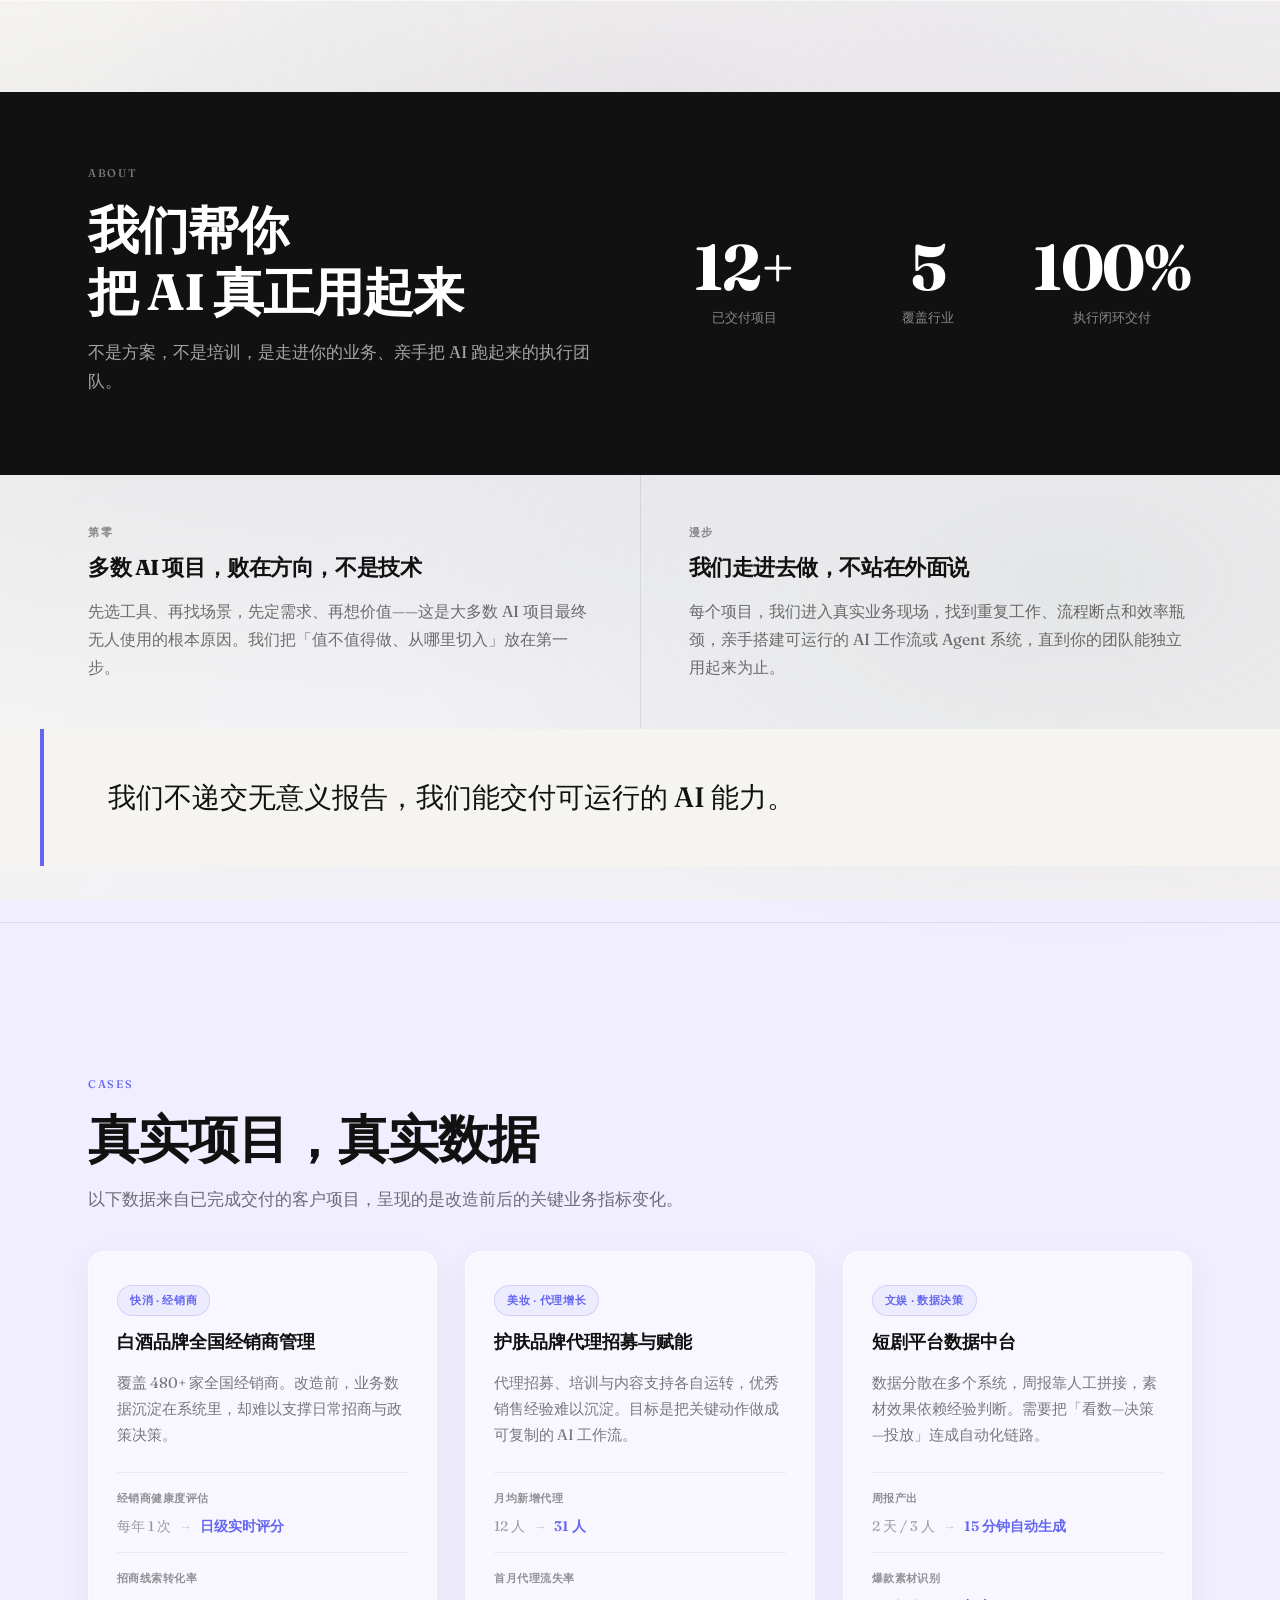
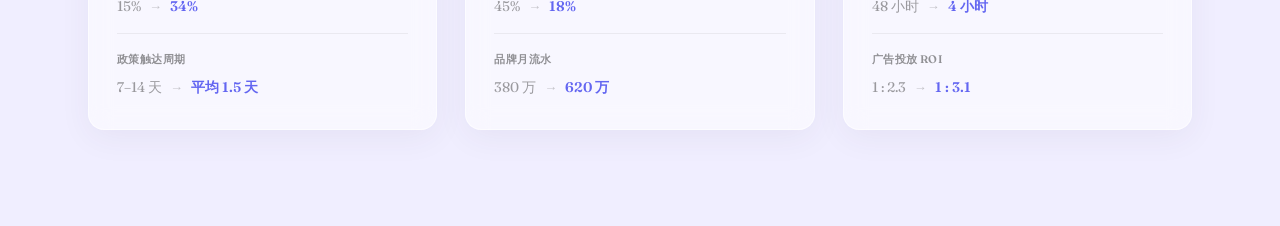
==== commit 8d84bd7d: "优化脚本分层与安全配置，并统一子页资源加载。 子页改用 zerowalk-boot 引导；表单选项集中至 site-config；Worker Webhook 改为环境变量；合并重复响应式样式。  C" ====
--- a/about/index.html
+++ b/about/index.html
@@ -192,7 +192,6 @@
       </main>
       <div data-shared-footer></div>
     </div>
-    <script src="/scripts/site-config.js"></script>
-    <script src="/scripts/shared.js"></script>
+    <script src="/scripts/zerowalk-boot-min.js"></script>
   </body>
 </html>
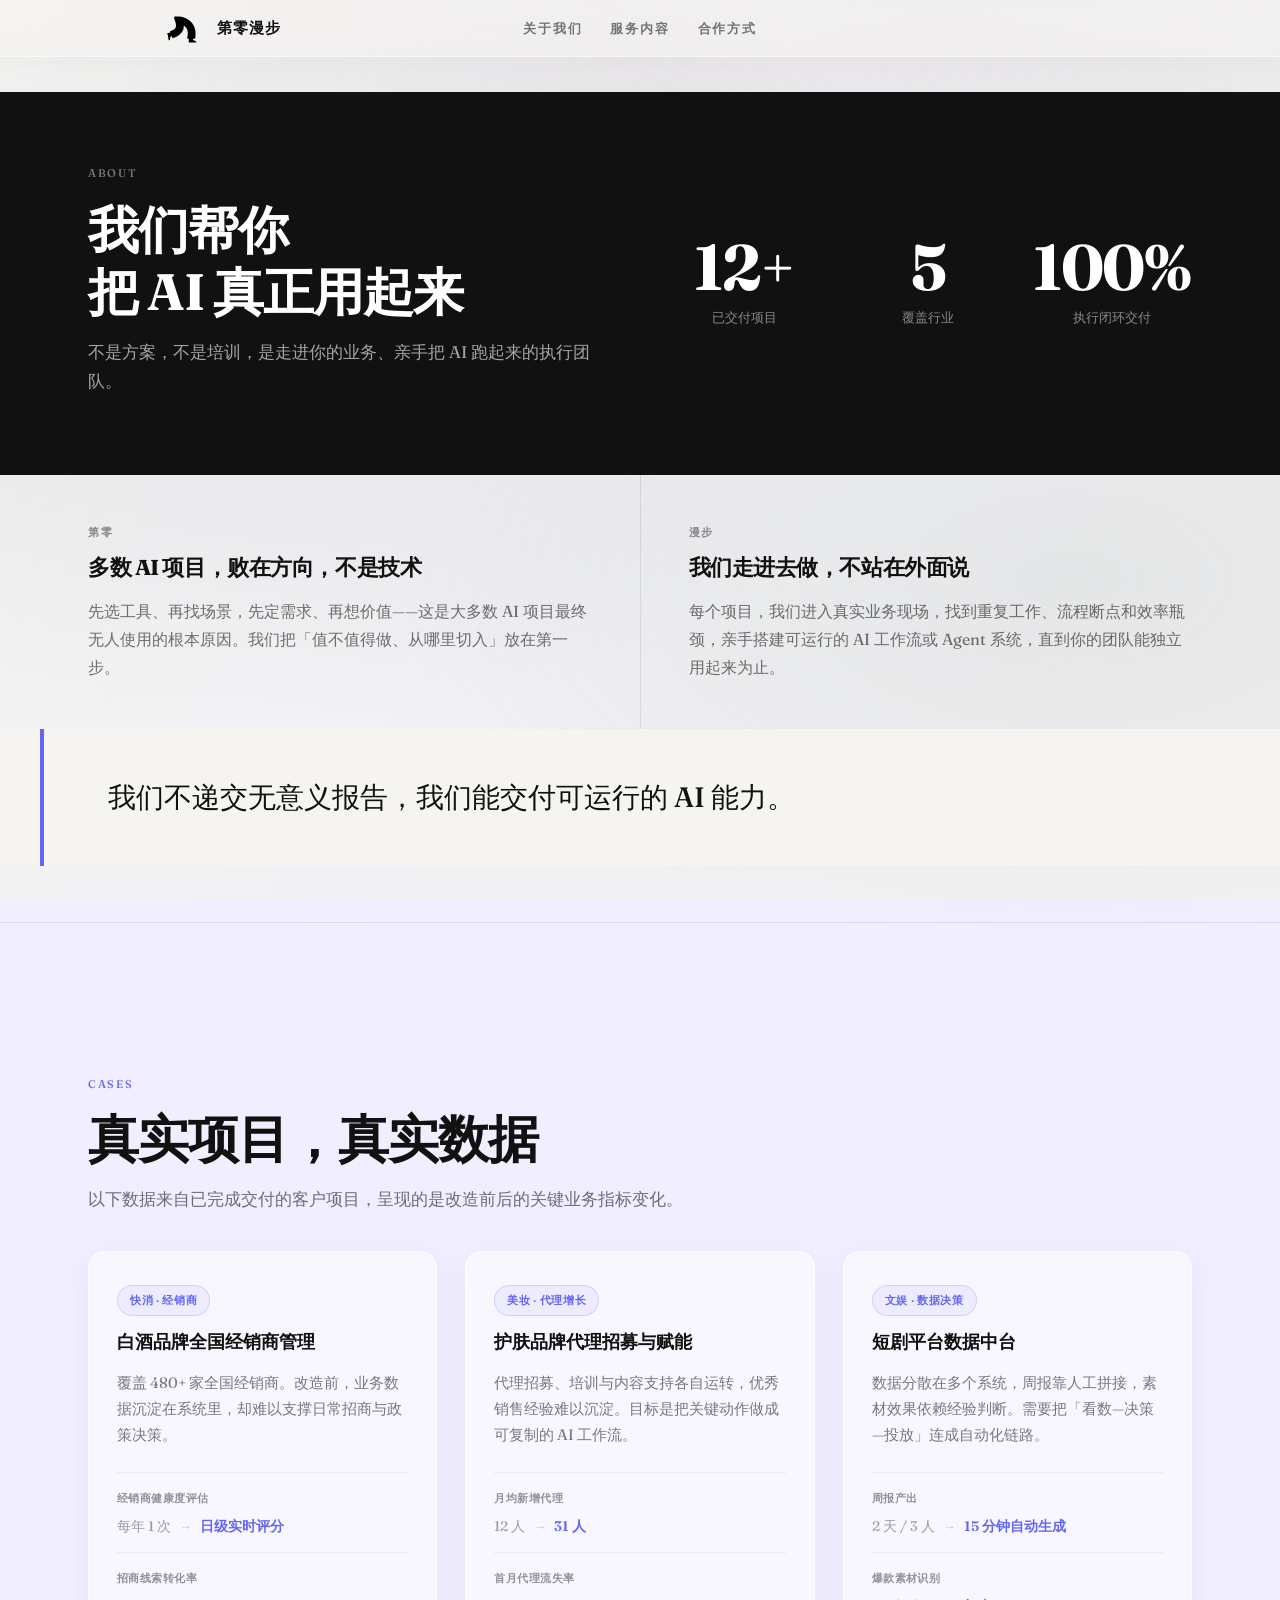
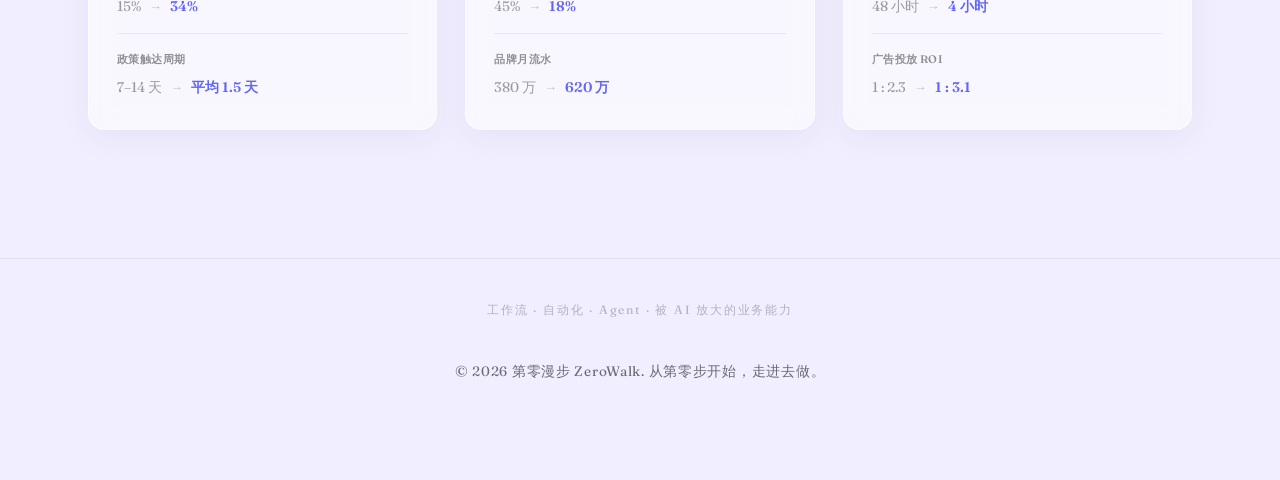
==== commit e9b615b7: "修复子页导航与页脚不显示的问题。 异步脚本错过 DOMContentLoaded 导致 shared 未初始化；改回同步加载并增加 dom-ready 兜底。  Co-authored-by: Cur" ====
--- a/about/index.html
+++ b/about/index.html
@@ -192,6 +192,8 @@
       </main>
       <div data-shared-footer></div>
     </div>
-    <script src="/scripts/zerowalk-boot-min.js"></script>
+    <script src="/scripts/dom-ready.js"></script>
+    <script src="/scripts/site-config.js"></script>
+    <script src="/scripts/shared.js"></script>
   </body>
 </html>
